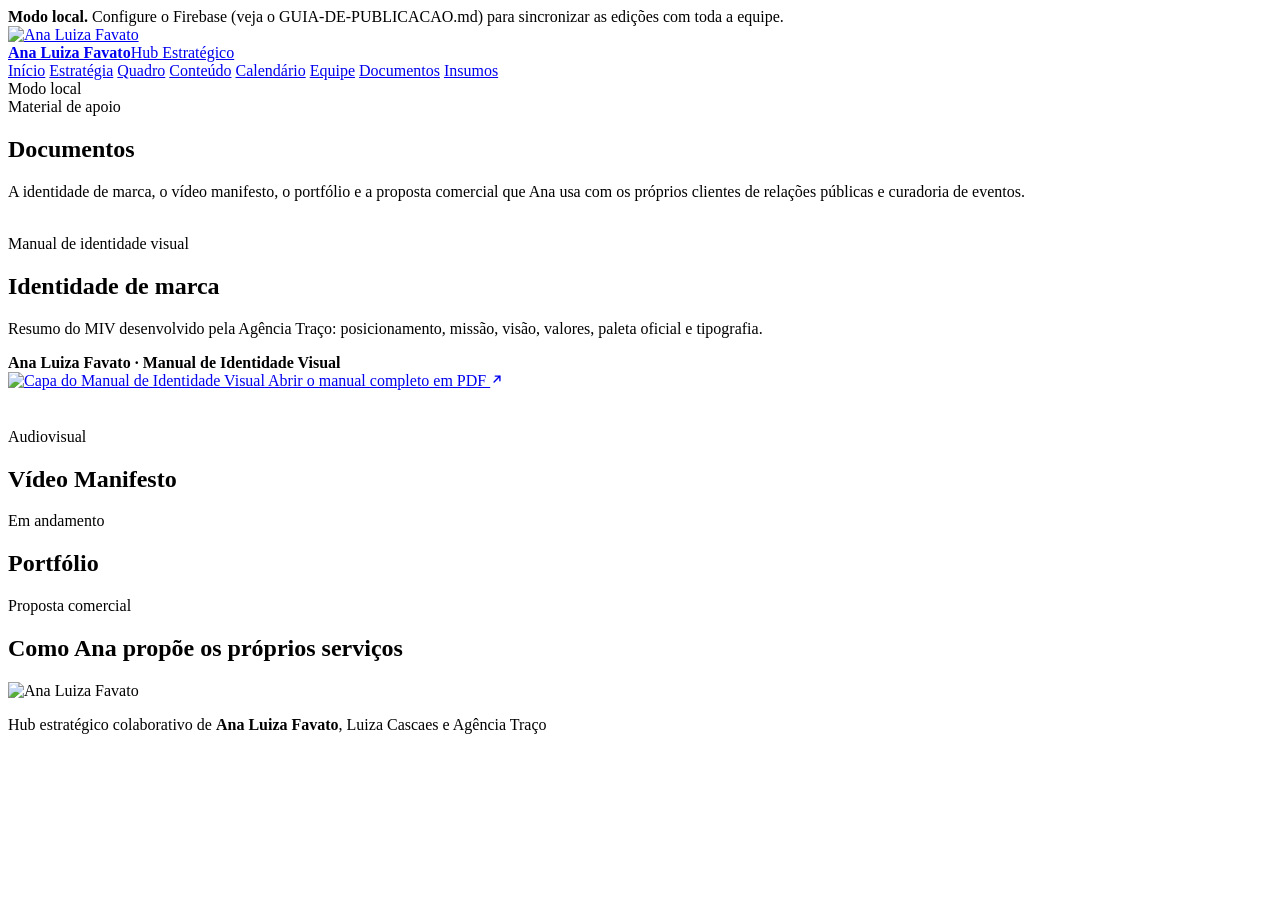
==== documentos.html @ f5d28cde "Add files via upload" ====
<!DOCTYPE html>
<html lang="pt-BR">
<head>
<meta charset="UTF-8">
<meta name="viewport" content="width=device-width, initial-scale=1.0">
<title>Documentos · Hub Ana Luiza Favato</title>
<link rel="preconnect" href="https://fonts.googleapis.com">
<link rel="preconnect" href="https://fonts.gstatic.com" crossorigin>
<link href="https://fonts.googleapis.com/css2?family=Poppins:wght@500;600;700;800&family=Montserrat:wght@400;500;600;700&display=swap" rel="stylesheet">
<link rel="stylesheet" href="assets/style.css">
</head>
<body data-page="documentos">

<div class="local-banner" id="local-banner"><strong>Modo local.</strong> Configure o Firebase (veja o GUIA-DE-PUBLICACAO.md) para sincronizar as edições com toda a equipe.</div>

<header class="topbar">
  <a class="brand" href="index.html">
    <img class="brand-mark" src="assets/monograma-bordo.png" alt="Ana Luiza Favato">
    <div class="brand-text"><b>Ana Luiza Favato</b><span>Hub Estratégico</span></div>
  </a>
  <nav class="topnav">
    <a href="index.html" data-nav="home">Início</a>
    <a href="estrategia.html" data-nav="estrategia">Estratégia</a>
    <a href="board.html" data-nav="board">Quadro</a>
    <a href="conteudo.html" data-nav="conteudo">Conteúdo</a>
    <a href="calendario.html" data-nav="calendario">Calendário</a>
    <a href="equipe.html" data-nav="equipe">Equipe</a>
    <a href="documentos.html" data-nav="documentos">Documentos</a>
    <a href="insumos.html" data-nav="insumos">Insumos</a>
  </nav>
  <div class="sync-pill local"><span class="sync-dot"></span><span class="sync-text">Modo local</span></div>
</header>

<section class="page-hero">
  <div class="page-hero-text">
    <span class="page-kicker">Material de apoio</span>
    <h1>Documentos</h1>
    <p>A identidade de marca, o vídeo manifesto, o portfólio e a proposta comercial que Ana usa com os próprios clientes de relações públicas e curadoria de eventos.</p>
  </div>
  <img class="page-hero-symbol" src="assets/simbolo-secundario.png" alt="">
</section>

<section class="section">
  <div class="section-head">
    <div class="section-head-text">
      <span class="section-kicker">Manual de identidade visual</span>
      <h2>Identidade de marca</h2>
      <p>Resumo do MIV desenvolvido pela Agência Traço: posicionamento, missão, visão, valores, paleta oficial e tipografia.</p>
    </div>
  </div>
  <div class="doc-card open" style="margin-bottom:0">
    <div class="doc-head" style="cursor:default"><b>Ana Luiza Favato · Manual de Identidade Visual</b></div>
    <div class="doc-body" style="max-height:none;padding-bottom:22px">
      <a class="manual-cover-link" href="assets/manual-identidade-visual.pdf" target="_blank" rel="noopener">
        <img src="assets/cover-miv.jpg" alt="Capa do Manual de Identidade Visual">
        <span class="manual-cover-cta">Abrir o manual completo em PDF
          <svg width="14" height="14" viewBox="0 0 24 24" fill="none" stroke="currentColor" stroke-width="2.4" stroke-linecap="round" stroke-linejoin="round"><path d="M7 17L17 7M9 7h8v8"/></svg>
        </span>
      </a>
      <p id="marca-posicionamento"></p>
      <div id="marca-root"></div>
    </div>
  </div>
</section>

<section class="section">
  <div class="section-head">
    <div class="section-head-text">
      <span class="section-kicker">Audiovisual</span>
      <h2>Vídeo Manifesto</h2>
    </div>
  </div>
  <div id="video-root"></div>
</section>

<section class="section">
  <div class="section-head">
    <div class="section-head-text">
      <span class="section-kicker">Em andamento</span>
      <h2>Portfólio</h2>
    </div>
  </div>
  <div id="portfolio-root"></div>
</section>

<section class="section">
  <div class="section-head">
    <div class="section-head-text">
      <span class="section-kicker">Proposta comercial</span>
      <h2>Como Ana propõe os próprios serviços</h2>
    </div>
  </div>
  <div id="docs-root"></div>
</section>

<footer>
  <img src="assets/wordmark-areia.png" alt="Ana Luiza Favato">
  <p>Hub estratégico colaborativo de <b>Ana Luiza Favato</b>, Luiza Cascaes e Agência Traço</p>
</footer>

<script src="assets/data.js"></script>
<script src="assets/app.js"></script>
<script>
  document.addEventListener("DOMContentLoaded", () => {
    hubSetActiveNav("documentos");
    document.getElementById("marca-posicionamento").textContent = DATA.marca.posicionamento;
    renderMarca(document.getElementById("marca-root"));
    renderDocumentos(document.getElementById("docs-root"));

    const vm = DATA.documentosExtras.videoManifesto;
    document.getElementById("video-root").innerHTML = `
      <div class="video-card">
        <video controls loop muted playsinline src="${vm.arquivo}"></video>
        <b>${vm.titulo}</b>
        <p>${vm.desc}</p>
      </div>`;

    const pf = DATA.documentosExtras.portfolio;
    document.getElementById("portfolio-root").innerHTML = `
      <div class="video-card">
        <span class="status-chip">${pf.status}</span>
        <b>${pf.titulo}</b>
        <p>${pf.desc}</p>
      </div>`;

    Hub.init();
  });
</script>
</body>
</html>
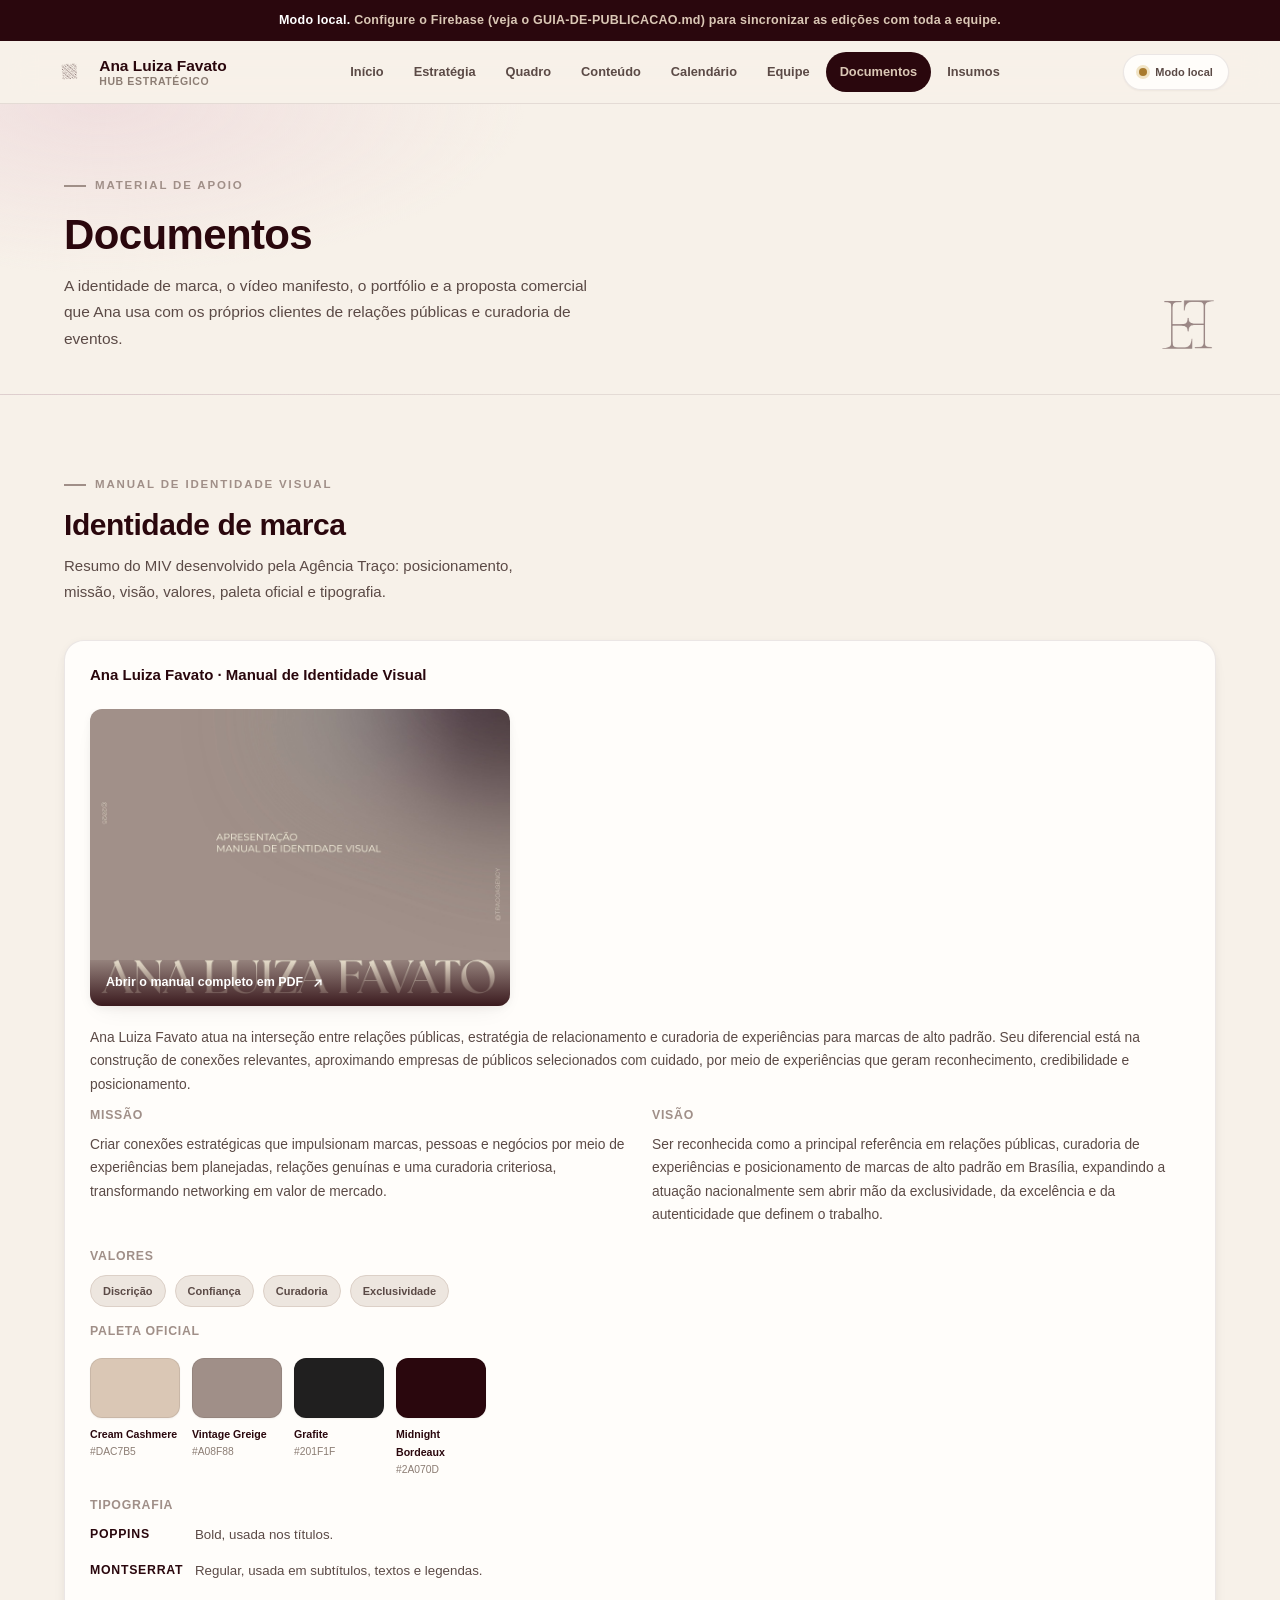
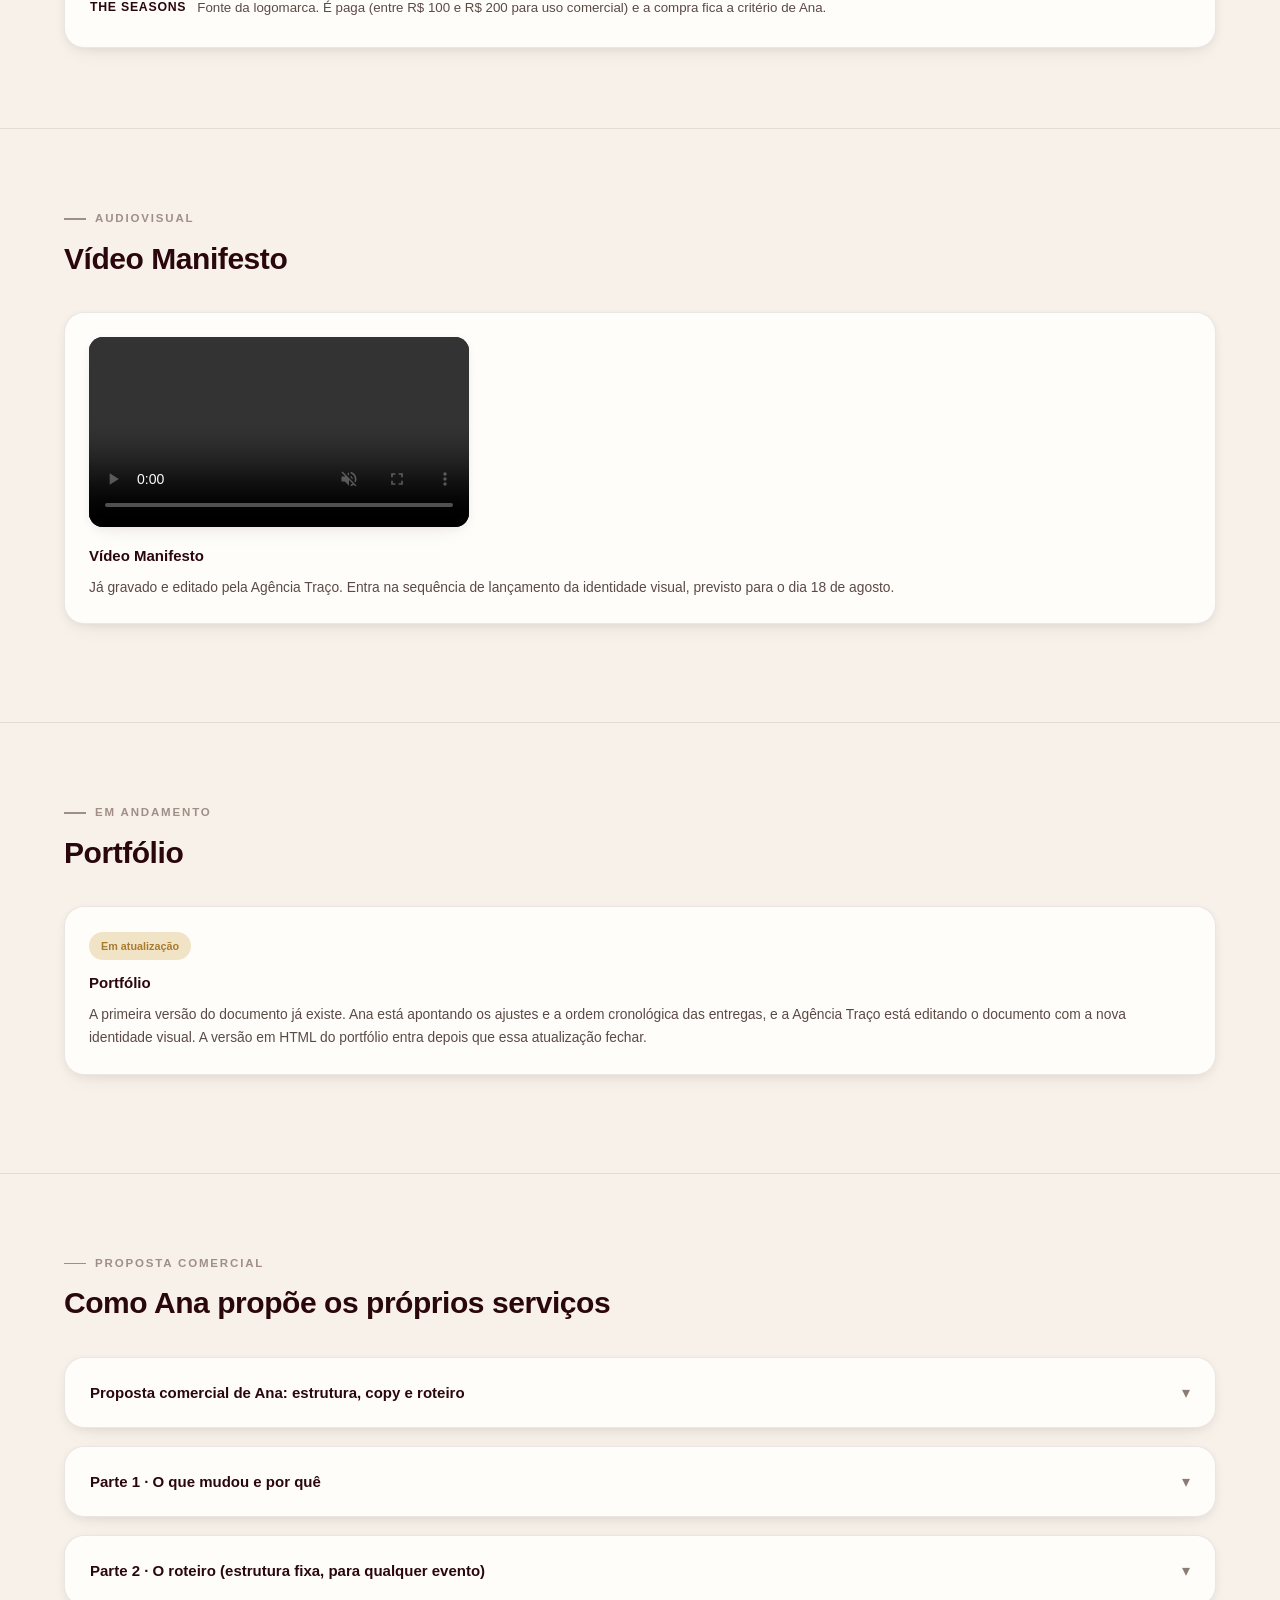
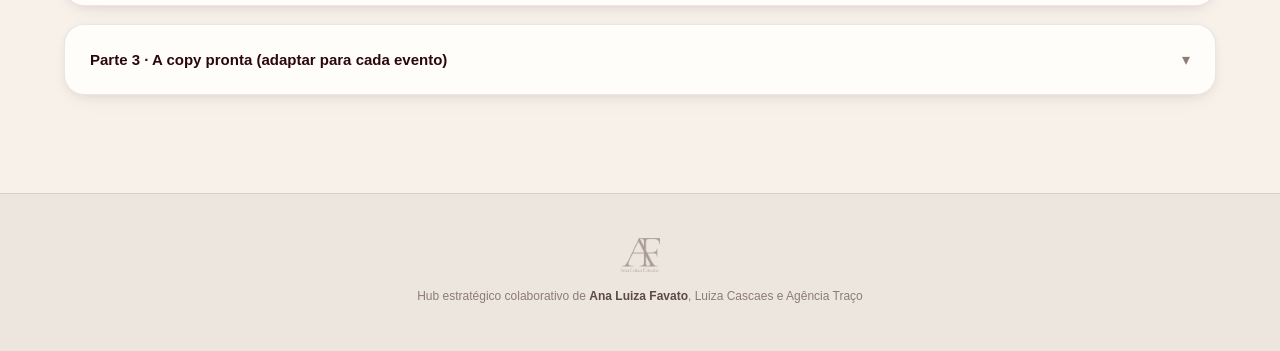
==== commit 0d0ecf53: "Add files via upload" ====
--- a/documentos.html
+++ b/documentos.html
@@ -51,7 +51,7 @@
   <div class="doc-card open" style="margin-bottom:0">
     <div class="doc-head" style="cursor:default"><b>Ana Luiza Favato · Manual de Identidade Visual</b></div>
     <div class="doc-body" style="max-height:none;padding-bottom:22px">
-      <a class="manual-cover-link" href="assets/manual-identidade-visual.pdf" target="_blank" rel="noopener">
+      <a class="manual-cover-link" href="assets/MIV%20FAVATO.pdf" target="_blank" rel="noopener">
         <img src="assets/cover-miv.jpg" alt="Capa do Manual de Identidade Visual">
         <span class="manual-cover-cta">Abrir o manual completo em PDF
           <svg width="14" height="14" viewBox="0 0 24 24" fill="none" stroke="currentColor" stroke-width="2.4" stroke-linecap="round" stroke-linejoin="round"><path d="M7 17L17 7M9 7h8v8"/></svg>
--- a/assets/style.css
+++ b/assets/style.css
@@ -0,0 +1,588 @@
+/* ============================================================
+   ANA LUIZA FAVATO: HUB ESTRATEGICO
+   Folha de estilo compartilhada por todas as paginas.
+   Cores, tipografia e simbolo secundario extraidos do Manual de
+   Identidade Visual (MIV) oficial, desenvolvido pela Agencia Traço.
+   V4: sistema visual premium — hierarquia mais forte, espaçamento
+   generoso, sombras em camadas e microinterações consistentes.
+   ============================================================ */
+
+:root{
+  --areia:#A08F88;
+  --areia-soft:#EDE6DF;
+  --areia-line:#DCD0C7;
+  --bordo:#2A070D;
+  --bordo-soft:#F0DFDF;
+  --bordo-2:#4A1620;
+  --bordo-rgb:42,7,13;
+  --grafite:#201F1F;
+  --cream-strong:#DAC7B5;
+  --cream:#F7F1E9;
+  --card:#FFFDFA;
+  --ink:#2A070D;
+  --ink-soft:#5B4A46;
+  --muted:#8C7D74;
+  --line:rgba(42,7,13,.09);
+  --line-soft:rgba(42,7,13,.06);
+  --gold:#A97B2E;
+  --gold-soft:#F1E4C6;
+  --green:#3F6B52;
+  --green-soft:#DFE9DF;
+
+  --shadow-xs:0 1px 2px rgba(42,7,13,.05);
+  --shadow-sm:0 2px 8px rgba(42,7,13,.05), 0 10px 24px -12px rgba(42,7,13,.10);
+  --shadow:0 10px 26px -10px rgba(42,7,13,.14), 0 30px 60px -24px rgba(42,7,13,.16);
+  --shadow-lg:0 20px 48px -16px rgba(42,7,13,.20), 0 46px 90px -30px rgba(42,7,13,.22);
+  --shadow-hover:0 16px 34px -12px rgba(42,7,13,.20), 0 36px 64px -24px rgba(42,7,13,.20);
+
+  --radius:20px;
+  --radius-lg:26px;
+  --radius-sm:12px;
+  --ease:cubic-bezier(.22,1,.36,1);
+}
+
+*{box-sizing:border-box;}
+html{scroll-behavior:smooth;}
+body{
+  margin:0;
+  background:var(--cream);
+  color:var(--ink);
+  font-family:"Montserrat","Segoe UI",Arial,sans-serif;
+  font-size:16px;
+  line-height:1.7;
+  -webkit-font-smoothing:antialiased;
+  -moz-osx-font-smoothing:grayscale;
+}
+h1,h2,h3,h4{font-family:"Poppins",Arial,sans-serif;margin:0;font-weight:700;letter-spacing:-.015em;line-height:1.18;}
+p{margin:0;}
+button{font:inherit;cursor:pointer;}
+a{color:inherit;text-decoration:none;}
+img{max-width:100%;display:block;}
+::selection{background:var(--gold-soft);}
+
+/* ---------- botoes reais (CTA) ---------- */
+.btn{
+  display:inline-flex;align-items:center;gap:9px;padding:14px 26px;border-radius:999px;
+  font-family:"Poppins",sans-serif;font-weight:600;font-size:14px;border:1px solid transparent;
+  transition:transform .25s var(--ease),box-shadow .25s var(--ease),background .25s var(--ease),color .25s var(--ease),border-color .25s var(--ease);
+  cursor:pointer;white-space:nowrap;
+}
+.btn-primary{background:var(--bordo);color:var(--cream-strong);box-shadow:0 10px 24px -8px rgba(42,7,13,.45);}
+.btn-primary:hover{background:#3a0e16;transform:translateY(-2px);box-shadow:0 16px 32px -8px rgba(42,7,13,.5);color:#fff;}
+.btn-ghost{background:rgba(255,255,255,.06);color:#fff;border-color:rgba(255,255,255,.35);}
+.btn-ghost:hover{background:rgba(255,255,255,.14);border-color:rgba(255,255,255,.6);transform:translateY(-2px);}
+.btn-line{background:transparent;color:var(--bordo);border-color:var(--areia-line);}
+.btn-line:hover{border-color:var(--bordo);background:var(--bordo-soft);transform:translateY(-2px);}
+.btn svg{flex-shrink:0;transition:transform .25s var(--ease);}
+.btn:hover svg{transform:translateX(3px);}
+
+/* ---------- numero badge, usado em toda parte com listas numeradas ---------- */
+.num-badge{
+  width:38px;height:38px;border-radius:11px;background:var(--bordo);color:var(--cream-strong);
+  display:grid;place-items:center;font-family:"Poppins",sans-serif;font-weight:700;font-size:14px;
+  flex-shrink:0;box-shadow:0 6px 14px -6px rgba(42,7,13,.45);
+}
+
+/* ---------- local mode banner ---------- */
+.local-banner{
+  display:none;background:var(--bordo);color:var(--cream-strong);text-align:center;
+  font-size:12.5px;font-weight:600;letter-spacing:.02em;padding:10px 16px;
+  position:sticky;top:0;z-index:60;
+}
+.local-banner.show{display:block;}
+.local-banner strong{color:#fff;}
+
+/* ---------- topbar ---------- */
+.topbar{
+  position:sticky;top:0;z-index:50;display:flex;align-items:center;justify-content:space-between;
+  gap:24px;padding:11px clamp(20px,4vw,56px);background:rgba(247,241,233,.86);
+  backdrop-filter:blur(16px) saturate(1.4);-webkit-backdrop-filter:blur(16px) saturate(1.4);
+  border-bottom:1px solid var(--line);flex-wrap:wrap;min-height:62px;
+}
+.brand{display:flex;align-items:center;gap:12px;}
+.brand-mark{width:36px;height:36px;object-fit:contain;flex-shrink:0;transform:rotate(-4deg);transition:transform .3s var(--ease);}
+.brand:hover .brand-mark{transform:rotate(0deg);}
+.brand-text{display:flex;flex-direction:column;line-height:1.25;}
+.brand-text b{font-family:"Poppins",sans-serif;font-size:15.5px;font-weight:700;}
+.brand-text span{font-size:10.5px;color:var(--muted);font-weight:600;letter-spacing:.06em;text-transform:uppercase;}
+
+.topnav{display:flex;gap:2px;flex-wrap:wrap;}
+.topnav a{
+  padding:9px 14px;border-radius:999px;font-size:12.8px;font-weight:600;
+  color:var(--ink-soft);white-space:nowrap;transition:background .2s var(--ease),color .2s var(--ease);
+}
+.topnav a:hover{background:var(--areia-soft);color:var(--ink);}
+.topnav a.active{background:var(--ink);color:var(--cream-strong);}
+
+.sync-pill{
+  display:flex;align-items:center;gap:8px;padding:8px 15px;border-radius:999px;
+  border:1px solid var(--line);background:var(--card);font-size:11px;font-weight:700;
+  color:var(--ink-soft);white-space:nowrap;box-shadow:var(--shadow-xs);
+}
+.sync-dot{width:8px;height:8px;border-radius:50%;background:var(--muted);}
+.sync-pill.online .sync-dot{background:var(--green);box-shadow:0 0 0 3px var(--green-soft);}
+.sync-pill.local .sync-dot{background:var(--gold);box-shadow:0 0 0 3px var(--gold-soft);}
+
+/* ---------- page hero (pequeno, paginas internas) ---------- */
+.page-hero{
+  padding:clamp(48px,7vw,72px) clamp(20px,5vw,64px) 42px;border-bottom:1px solid var(--line);
+  display:flex;align-items:flex-end;justify-content:space-between;gap:28px;flex-wrap:wrap;
+  position:relative;background:
+    radial-gradient(650px 260px at 8% 0%, var(--bordo-soft) 0%, transparent 65%);
+}
+.page-hero-text{max-width:64ch;}
+.page-kicker{font-size:11.5px;font-weight:700;letter-spacing:.16em;text-transform:uppercase;color:var(--areia);display:flex;align-items:center;gap:9px;margin-bottom:14px;}
+.page-kicker::before{content:"";width:22px;height:1.5px;background:var(--areia);display:inline-block;}
+.page-hero h1{font-size:clamp(28px,4vw,42px);max-width:20ch;}
+.page-hero p{margin-top:14px;color:var(--ink-soft);font-size:15.5px;max-width:62ch;}
+.page-hero-symbol{width:56px;height:56px;object-fit:contain;opacity:.45;flex-shrink:0;}
+
+/* ---------- home hero, moldura da capa oficial do MIV ---------- */
+.home-hero{
+  padding:clamp(56px,8vw,88px) clamp(20px,5vw,64px);background:var(--bordo);
+  display:grid;grid-template-columns:1.05fr 1fr;gap:52px;align-items:center;
+  position:relative;overflow:hidden;
+}
+.home-hero::before{
+  content:"";position:absolute;inset:0;pointer-events:none;
+  background:
+    radial-gradient(900px 500px at 92% -10%, rgba(218,199,181,.16) 0%, transparent 60%),
+    radial-gradient(700px 420px at -5% 110%, rgba(218,199,181,.10) 0%, transparent 60%);
+}
+@media (max-width:860px){.home-hero{grid-template-columns:1fr;}}
+.home-hero-inner{color:#fff;position:relative;z-index:1;}
+.home-hero .eyebrow{display:inline-flex;align-items:center;gap:9px;margin-bottom:18px;font-size:11.5px;font-weight:700;letter-spacing:.18em;text-transform:uppercase;color:var(--cream-strong);}
+.home-hero .eyebrow::before{content:"";width:22px;height:1.5px;background:var(--cream-strong);display:inline-block;}
+.home-hero h1{font-size:clamp(30px,4.4vw,46px);font-weight:700;color:#fff;max-width:18ch;}
+.home-hero p.lede{margin-top:20px;max-width:52ch;color:#EFE4DC;font-size:15.5px;}
+.home-hero-chips{display:flex;gap:10px;flex-wrap:wrap;margin-top:28px;}
+.home-hero-chip{padding:9px 17px;border-radius:999px;background:rgba(255,255,255,.08);border:1px solid rgba(255,255,255,.22);font-size:12px;font-weight:600;color:#F5EDE4;backdrop-filter:blur(6px);}
+.home-hero-actions{display:flex;gap:12px;flex-wrap:wrap;margin-top:32px;}
+.home-hero-frame{
+  background:linear-gradient(155deg,var(--cream-strong),#EADFCF);border-radius:24px;padding:16px;
+  box-shadow:var(--shadow-lg);position:relative;z-index:1;transform:rotate(.6deg);
+  transition:transform .4s var(--ease);
+}
+.home-hero-frame:hover{transform:rotate(0deg) translateY(-4px);}
+.home-hero-frame img{width:100%;height:auto;border-radius:14px;display:block;}
+
+/* ---------- capa em banner: a pagina do MIV inteira, sem moldura,
+   com o texto vindo limpo logo abaixo, sobre o fundo normal ---------- */
+.cover-banner{width:100%;line-height:0;background:var(--bordo);}
+.cover-banner img{width:100%;height:auto;display:block;}
+.home-intro{
+  padding:clamp(38px,6vw,60px) clamp(20px,5vw,64px) clamp(44px,6vw,60px);
+  text-align:left;max-width:760px;margin:0;
+}
+.home-intro h1{font-size:clamp(28px,4vw,42px);max-width:20ch;margin:0;}
+.home-intro p.lede{margin:16px 0 0;max-width:58ch;color:var(--ink-soft);font-size:15.5px;}
+.home-hero-actions{display:flex;gap:12px;flex-wrap:wrap;margin-top:28px;justify-content:flex-start;}
+
+/* ---------- layout helpers ---------- */
+.section{padding:clamp(52px,7vw,80px) clamp(20px,5vw,64px);border-bottom:1px solid var(--line);}
+.section:last-of-type{border-bottom:none;}
+.section-head{max-width:760px;margin-bottom:36px;display:flex;align-items:flex-start;gap:18px;justify-content:space-between;}
+.section-head-text{flex:1;}
+.section-kicker{font-size:11.5px;font-weight:700;letter-spacing:.16em;text-transform:uppercase;color:var(--areia);margin-bottom:12px;display:flex;align-items:center;gap:9px;}
+.section-kicker::before{content:"";width:22px;height:1.5px;background:var(--areia);display:inline-block;}
+.section-head h2{font-size:clamp(22px,2.8vw,30px);}
+.section-head p{margin-top:11px;color:var(--ink-soft);font-size:15px;max-width:60ch;}
+.section-symbol{width:32px;height:32px;object-fit:contain;opacity:.35;flex-shrink:0;margin-top:4px;}
+
+/* ---------- callout ---------- */
+.callout{
+  background:var(--card);border:1px solid var(--line);border-left:3px solid var(--bordo);
+  border-radius:14px;padding:20px 24px;font-size:15px;color:var(--ink);box-shadow:var(--shadow-sm);
+}
+
+/* ---------- stat row (progresso, inicio) ---------- */
+.stat-row{display:grid;grid-template-columns:repeat(auto-fit,minmax(180px,1fr));gap:18px;}
+.stat-card{
+  background:var(--card);border:1px solid var(--line);border-radius:var(--radius-sm);padding:24px 26px;
+  text-align:left;box-shadow:var(--shadow-sm);transition:transform .25s var(--ease),box-shadow .25s var(--ease);
+}
+.stat-card:hover{transform:translateY(-4px);box-shadow:var(--shadow-hover);}
+.stat-card .num{font-family:"Poppins",sans-serif;font-size:34px;font-weight:700;color:var(--bordo);letter-spacing:-.02em;}
+.stat-card .lbl{font-size:11.5px;color:var(--muted);font-weight:600;margin-top:6px;text-transform:uppercase;letter-spacing:.05em;}
+
+/* ---------- grid card base: todos os cards de grade compartilham esta base,
+   para ficarem visualmente equivalentes (mesma altura de linha, mesmo respiro,
+   mesmo alinhamento de rodape via margin-top:auto no ultimo elemento) ---------- */
+.grid-cards{display:grid;grid-template-columns:repeat(var(--cols,auto-fit),minmax(250px,1fr));gap:20px;}
+.gcard{
+  background:var(--card);border:1px solid var(--line);border-radius:var(--radius);padding:26px;
+  box-shadow:var(--shadow-sm);display:flex;flex-direction:column;gap:12px;height:100%;
+  transition:transform .28s var(--ease),box-shadow .28s var(--ease),border-color .28s var(--ease);
+}
+.gcard:hover{transform:translateY(-5px);box-shadow:var(--shadow-hover);border-color:rgba(42,7,13,.16);}
+.gcard:nth-of-type(4n+2) .num-badge{background:var(--gold);}
+.gcard:nth-of-type(4n+3) .num-badge{background:var(--green);}
+.gcard:nth-of-type(4n+4) .num-badge{background:var(--areia);}
+.gcard-head{display:flex;align-items:center;gap:12px;}
+.gcard h3{font-size:16.5px;}
+.gcard .sub{font-style:italic;color:var(--muted);font-size:12.8px;}
+.gcard p{font-size:14px;color:var(--ink-soft);}
+.gcard-foot{margin-top:auto;padding-top:8px;}
+
+/* pilares usam grid-cards + gcard */
+.tag-row{display:flex;flex-wrap:wrap;gap:7px;}
+.tag{font-size:11px;font-weight:600;padding:6px 12px;border-radius:999px;background:var(--areia-soft);color:var(--ink-soft);border:1px solid var(--areia-line);}
+
+/* exemplos dentro de um pilar (bastidores qualificados) */
+.pilar-exemplos{display:grid;gap:11px;margin-top:6px;padding-top:14px;border-top:1px dashed var(--line);}
+.pilar-exemplo{padding:13px 15px;background:var(--areia-soft);border-radius:12px;transition:background .2s var(--ease);}
+.pilar-exemplo:hover{background:var(--bordo-soft);}
+.pilar-exemplo b{font-size:12.8px;display:block;margin-bottom:4px;}
+.pilar-exemplo p{font-size:12.3px;color:var(--ink-soft);}
+
+/* ---------- quick nav cards (inicio) ---------- */
+.nav-card{
+  background:var(--card);border:1px solid var(--line);border-radius:var(--radius);padding:26px;
+  display:flex;flex-direction:column;gap:10px;box-shadow:var(--shadow-sm);
+  transition:transform .3s var(--ease),box-shadow .3s var(--ease),border-color .3s var(--ease);
+  height:100%;position:relative;overflow:hidden;
+}
+.nav-card::after{
+  content:"";position:absolute;inset:0;border-radius:inherit;padding:1px;pointer-events:none;
+  background:linear-gradient(135deg,rgba(42,7,13,0),rgba(42,7,13,0));opacity:0;transition:opacity .3s var(--ease);
+}
+.nav-card:hover{transform:translateY(-6px);box-shadow:var(--shadow-hover);border-color:rgba(42,7,13,.18);}
+.nav-card .num-badge{background:var(--bordo-soft);color:var(--bordo);box-shadow:none;transition:background .3s var(--ease),color .3s var(--ease);}
+.nav-card:nth-of-type(4n+2) .num-badge{background:var(--gold-soft);color:var(--gold);}
+.nav-card:nth-of-type(4n+3) .num-badge{background:var(--green-soft);color:var(--green);}
+.nav-card:nth-of-type(4n+4) .num-badge{background:var(--areia-soft);color:var(--ink-soft);}
+.nav-card:hover .num-badge{background:var(--bordo);color:var(--cream-strong);}
+.nav-card b{font-size:15.5px;font-family:"Poppins",sans-serif;}
+.nav-card span{font-size:13px;color:var(--ink-soft);}
+.nav-card .arrow{margin-top:auto;padding-top:8px;font-size:12px;font-weight:700;color:var(--bordo);display:inline-flex;align-items:center;gap:5px;transition:gap .25s var(--ease);}
+.nav-card:hover .arrow{gap:9px;}
+
+/* ---------- fases timeline ---------- */
+.fases{display:flex;flex-direction:column;gap:16px;}
+.fase-card{background:var(--card);border:1px solid var(--line);border-radius:var(--radius);box-shadow:var(--shadow-sm);overflow:hidden;transition:box-shadow .25s var(--ease);}
+.fase-card:hover{box-shadow:var(--shadow);}
+.fase-head{display:flex;align-items:center;gap:18px;padding:22px 26px;cursor:pointer;user-select:none;}
+.fase-badge{width:40px;height:40px;border-radius:50%;background:var(--bordo);color:var(--cream-strong);display:grid;place-items:center;font-family:"Poppins",sans-serif;font-weight:700;flex-shrink:0;}
+.fase-title{flex:1;}
+.fase-title b{font-size:16px;display:block;}
+.fase-title span{font-size:12.5px;color:var(--muted);}
+.fase-chevron{color:var(--muted);transition:transform .25s var(--ease);flex-shrink:0;}
+.fase-card.open .fase-chevron{transform:rotate(180deg);}
+.fase-body{max-height:0;overflow:hidden;transition:max-height .32s var(--ease);padding:0 26px;}
+.fase-card.open .fase-body{padding-bottom:24px;}
+.fase-points{display:grid;gap:13px;margin-top:8px;}
+.fase-point{padding:15px 17px;background:var(--areia-soft);border-radius:12px;}
+.fase-point b{font-size:13.5px;display:block;margin-bottom:4px;}
+.fase-point p{font-size:13px;color:var(--ink-soft);}
+
+/* ---------- tabs / cronograma ---------- */
+.tabs{display:flex;gap:9px;margin-bottom:22px;flex-wrap:wrap;}
+.tab-btn{padding:10px 19px;border-radius:999px;border:1px solid var(--line);background:var(--card);font-weight:600;font-size:13px;color:var(--ink-soft);display:flex;align-items:center;gap:8px;transition:all .25s var(--ease);}
+.tab-btn:hover{border-color:var(--bordo);color:var(--bordo);}
+.tab-btn.active{background:var(--ink);color:var(--cream-strong);border-color:var(--ink);}
+.tab-status{font-size:9.5px;font-weight:700;padding:3px 8px;border-radius:999px;background:var(--green-soft);color:var(--green);}
+.tab-btn.active .tab-status{background:rgba(255,255,255,.18);color:#fff;}
+.tab-status.current{background:var(--gold-soft);color:var(--gold);}
+.tab-btn.active .tab-status.current{background:rgba(255,255,255,.24);}
+.tab-panel{display:none;}
+.tab-panel.active{display:block;animation:fadein .3s var(--ease);}
+@keyframes fadein{from{opacity:0;transform:translateY(4px);}to{opacity:1;transform:none;}}
+.month-head{margin-bottom:16px;}
+.month-head b{font-size:17px;font-family:"Poppins",sans-serif;}
+.month-head span{display:block;font-size:12.5px;color:var(--muted);margin-top:3px;}
+.checklist{display:grid;gap:10px;}
+.check-item{display:flex;align-items:flex-start;gap:12px;padding:15px 17px;background:var(--card);border:1px solid var(--line);border-radius:var(--radius-sm);font-size:14px;transition:border-color .2s var(--ease),box-shadow .2s var(--ease);}
+.check-item:hover{border-color:rgba(42,7,13,.18);box-shadow:var(--shadow-xs);}
+.check-item input{margin-top:2px;width:18px;height:18px;accent-color:var(--bordo);flex-shrink:0;cursor:pointer;}
+.check-item.checked{opacity:.5;}
+.check-item.checked label{text-decoration:line-through;}
+.check-item label{cursor:pointer;flex:1;}
+.progress-wrap{margin-top:20px;}
+.progress-track{height:9px;border-radius:999px;background:var(--areia-soft);overflow:hidden;}
+.progress-track>span{display:block;height:100%;background:linear-gradient(90deg,var(--bordo-2),var(--bordo));border-radius:inherit;transition:width .4s var(--ease);}
+.progress-label{font-size:11.5px;color:var(--muted);font-weight:600;margin-top:8px;}
+
+/* ---------- conquistas e proximos passos (inicio) ---------- */
+.list-cards{display:grid;grid-template-columns:repeat(auto-fit,minmax(270px,1fr));gap:16px;}
+.list-card{background:var(--card);border:1px solid var(--line);border-radius:var(--radius);padding:22px 24px;display:flex;gap:15px;box-shadow:var(--shadow-sm);transition:transform .25s var(--ease),box-shadow .25s var(--ease);}
+.list-card:hover{transform:translateY(-4px);box-shadow:var(--shadow-hover);}
+.list-card .num-badge{margin-top:1px;background:var(--bordo-soft);color:var(--bordo);box-shadow:none;}
+.list-card .txt b{font-size:14.5px;display:block;margin-bottom:5px;}
+.list-card .txt p{font-size:13px;color:var(--ink-soft);}
+.list-card.done{border-color:rgba(63,107,82,.28);}
+.list-card.done .num-badge{background:var(--green);color:#fff;}
+
+/* painel unico expansivel (usado para "o que ja foi feito", reaproveita
+   a mecanica de accordion do .doc-card, so muda o conteudo interno) */
+.doc-card.open .fase-chevron{transform:rotate(180deg);}
+.done-list{display:flex;flex-direction:column;}
+.done-row{display:flex;gap:16px;padding:16px 0;border-top:1px solid var(--line-soft);align-items:flex-start;}
+.done-row:first-child{border-top:none;padding-top:6px;}
+.done-check{
+  width:26px;height:26px;border-radius:50%;background:var(--green);color:#fff;flex-shrink:0;
+  display:grid;place-items:center;font-size:12px;font-weight:700;margin-top:1px;
+}
+.done-row b{font-size:14px;display:block;margin-bottom:3px;}
+.done-row p{font-size:13px;color:var(--ink-soft);}
+
+/* lista de proximos passos: uma unica coluna, numerada, sem virar
+   uma grade de caixas (nem tudo precisa ser pilar) */
+.step-list{background:var(--card);border:1px solid var(--line);border-radius:var(--radius);box-shadow:var(--shadow-sm);overflow:hidden;}
+.step-row{display:flex;gap:18px;padding:22px clamp(20px,3vw,30px);border-top:1px solid var(--line-soft);align-items:flex-start;transition:background .2s var(--ease);}
+.step-row:first-child{border-top:none;}
+.step-row:hover{background:var(--areia-soft);}
+.step-num{
+  width:32px;height:32px;border-radius:50%;border:1.5px solid var(--bordo);color:var(--bordo);
+  display:grid;place-items:center;font-family:"Poppins",sans-serif;font-weight:700;font-size:12.5px;
+  flex-shrink:0;margin-top:1px;
+}
+.step-row:nth-of-type(4n+2) .step-num{border-color:var(--gold);color:var(--gold);}
+.step-row:nth-of-type(4n+3) .step-num{border-color:var(--green);color:var(--green);}
+.step-row:nth-of-type(4n+4) .step-num{border-color:var(--areia);color:var(--areia);}
+.step-text b{font-size:14.5px;display:block;margin-bottom:4px;}
+.step-text p{font-size:13.3px;color:var(--ink-soft);}
+
+/* ---------- processo / SOP ---------- */
+.processo-meta{display:grid;grid-template-columns:repeat(auto-fit,minmax(210px,1fr));gap:16px;margin-bottom:26px;}
+.processo-meta-item{background:var(--card);border:1px solid var(--line);border-radius:var(--radius-sm);padding:17px 19px;box-shadow:var(--shadow-xs);}
+.processo-meta-item .lbl{font-size:10.8px;font-weight:700;text-transform:uppercase;letter-spacing:.06em;color:var(--muted);margin-bottom:6px;}
+.processo-meta-item .val{font-size:13.5px;color:var(--ink);}
+.processo-steps{display:flex;flex-direction:column;gap:0;position:relative;}
+.processo-step{display:flex;gap:18px;padding-bottom:26px;position:relative;}
+.processo-step:last-child{padding-bottom:0;}
+.processo-step:not(:last-child)::before{content:"";position:absolute;left:19px;top:40px;bottom:0;width:1px;background:linear-gradient(var(--areia-line),transparent);}
+.processo-step .num-badge{position:relative;z-index:1;}
+.processo-step-body{padding-top:2px;}
+.processo-step-body b{font-size:14.5px;display:block;margin-bottom:4px;}
+.processo-step-body p{font-size:13.3px;color:var(--ink-soft);}
+.processo-criterio{margin-top:28px;background:var(--areia-soft);border-radius:var(--radius-sm);padding:22px 24px;}
+.processo-criterio b{font-size:12.8px;text-transform:uppercase;letter-spacing:.06em;color:var(--ink-soft);display:block;margin-bottom:12px;}
+.processo-criterio ul{margin:0;padding:0;list-style:none;display:grid;gap:10px;}
+.processo-criterio li{font-size:13.5px;color:var(--ink);padding-left:24px;position:relative;}
+.processo-criterio li::before{content:"✓";position:absolute;left:0;color:var(--green);font-weight:700;}
+
+/* ---------- case em destaque ---------- */
+.case-card{background:linear-gradient(155deg,var(--bordo),var(--bordo-2));color:#fff;border-radius:var(--radius-lg);padding:clamp(32px,5vw,48px) clamp(24px,4vw,48px);box-shadow:var(--shadow-lg);position:relative;overflow:hidden;}
+.case-card::before{content:"";position:absolute;inset:0;background:radial-gradient(600px 320px at 100% 0%, rgba(255,255,255,.06) 0%, transparent 60%);pointer-events:none;}
+.case-kicker{font-size:11.5px;font-weight:700;letter-spacing:.16em;text-transform:uppercase;color:var(--cream-strong);position:relative;}
+.case-card h3{color:#fff;font-size:22px;margin-top:10px;max-width:32ch;position:relative;}
+.case-grid{display:grid;grid-template-columns:repeat(auto-fit,minmax(240px,1fr));gap:18px;margin-top:26px;position:relative;}
+.case-item{background:rgba(255,255,255,.07);border:1px solid rgba(255,255,255,.14);border-radius:var(--radius-sm);padding:18px 20px;transition:background .25s var(--ease),transform .25s var(--ease);}
+.case-item:hover{background:rgba(255,255,255,.12);transform:translateY(-3px);}
+.case-item b{font-size:13.5px;display:block;margin-bottom:7px;color:var(--cream-strong);}
+.case-item p{font-size:13px;color:#F2E9E1;}
+
+/* ---------- kanban ---------- */
+.board-toolbar{display:flex;justify-content:space-between;align-items:center;margin-bottom:22px;flex-wrap:wrap;gap:12px;}
+.board-legend{display:flex;gap:10px;flex-wrap:wrap;}
+.legend-chip{display:flex;align-items:center;gap:7px;font-size:11.5px;font-weight:600;color:var(--ink-soft);}
+.legend-dot{width:9px;height:9px;border-radius:50%;}
+.board{display:grid;grid-template-columns:repeat(3,1fr);gap:18px;}
+@media (max-width:860px){.board{grid-template-columns:1fr;}}
+.board-col{background:var(--areia-soft);border:1px solid var(--line);border-radius:var(--radius);padding:16px;min-height:120px;}
+.board-col-head{display:flex;align-items:center;justify-content:space-between;margin-bottom:14px;padding:0 4px;}
+.board-col-head b{font-size:13.5px;}
+.col-count{font-size:10.8px;background:var(--card);border:1px solid var(--line);border-radius:999px;padding:3px 10px;font-weight:700;color:var(--muted);}
+.card-list{display:flex;flex-direction:column;gap:11px;min-height:40px;}
+.kcard{background:var(--card);border:1px solid var(--line);border-radius:var(--radius-sm);padding:15px 16px;box-shadow:var(--shadow-sm);cursor:grab;display:flex;flex-direction:column;gap:8px;transition:transform .2s var(--ease),box-shadow .2s var(--ease);}
+.kcard:hover{transform:translateY(-2px);box-shadow:var(--shadow);}
+.kcard.dragging{opacity:.4;}
+.kcard-title{font-size:13.5px;font-weight:600;line-height:1.4;}
+.kcard-obs{font-size:12px;color:var(--ink-soft);}
+.kcard-meta{display:flex;align-items:center;justify-content:space-between;gap:8px;flex-wrap:wrap;}
+.kcard-tag{font-size:10.2px;font-weight:700;padding:4px 10px;border-radius:999px;}
+.kcard-owner{font-size:10.8px;color:var(--muted);font-weight:600;}
+.kcard-date{font-size:10.8px;color:var(--bordo);font-weight:600;}
+.kcard-actions{display:flex;gap:6px;margin-top:2px;}
+.kcard-actions button{border:none;background:none;font-size:11.5px;color:var(--muted);font-weight:600;padding:2px 4px;}
+.kcard-actions button:hover{color:var(--bordo);}
+.add-card-btn{width:100%;margin-top:12px;padding:11px;border-radius:var(--radius-sm);border:1.5px dashed var(--areia-line);background:transparent;color:var(--ink-soft);font-weight:600;font-size:12.5px;transition:all .2s var(--ease);}
+.add-card-btn:hover{border-color:var(--bordo);color:var(--bordo);background:var(--card);}
+.col-drop-hint{outline:2px dashed var(--bordo);outline-offset:4px;border-radius:var(--radius-sm);}
+
+.new-card-form{background:var(--card);border:1px solid var(--line);border-radius:var(--radius-sm);padding:14px;display:grid;gap:9px;box-shadow:var(--shadow-sm);}
+.new-card-form input[type=text],.new-card-form input[type=url]{border:1px solid var(--line);border-radius:9px;padding:9px 11px;font:inherit;font-size:13px;width:100%;}
+.new-card-form textarea{border:1px solid var(--line);border-radius:9px;padding:9px 11px;font:inherit;font-size:12.6px;width:100%;min-height:46px;resize:vertical;}
+.new-card-form select,.new-card-form input[type=date]{border:1px solid var(--line);border-radius:9px;padding:8px 9px;font:inherit;font-size:12.4px;}
+.new-card-form .row{display:flex;gap:9px;flex-wrap:wrap;}
+.new-card-form .row>*{flex:1;min-width:100px;}
+.new-card-form .row-actions{display:flex;gap:9px;justify-content:flex-end;margin-top:3px;}
+.btn-mini{padding:8px 15px;border-radius:9px;font-size:12px;font-weight:600;border:1px solid var(--line);background:var(--cream);transition:all .2s var(--ease);}
+.btn-mini:hover{border-color:var(--bordo);}
+.btn-mini.primary{background:var(--bordo);color:var(--cream-strong);border-color:var(--bordo);}
+.btn-mini.primary:hover{background:#3a0e16;}
+
+/* ---------- escopo ---------- */
+.escopo-grid{display:grid;grid-template-columns:repeat(var(--cols,auto-fit),minmax(250px,1fr));gap:16px;}
+.escopo-item{background:var(--card);border:1px solid var(--line);border-radius:var(--radius-sm);padding:19px 21px;height:100%;box-shadow:var(--shadow-xs);transition:box-shadow .2s var(--ease),transform .2s var(--ease);}
+.escopo-item:hover{box-shadow:var(--shadow-sm);transform:translateY(-2px);}
+.escopo-item b{font-size:13.8px;display:block;margin-bottom:5px;}
+.escopo-item span{font-size:13px;color:var(--ink-soft);}
+.metodo-row{display:grid;grid-template-columns:repeat(auto-fit,minmax(210px,1fr));gap:16px;margin-top:24px;}
+.metodo-item{padding:19px;border:1px solid var(--line);border-radius:var(--radius-sm);background:var(--card);height:100%;transition:box-shadow .2s var(--ease),transform .2s var(--ease);}
+.metodo-item:hover{box-shadow:var(--shadow-sm);transform:translateY(-2px);}
+.metodo-item .n{font-family:"Poppins",sans-serif;font-size:21px;color:var(--bordo);font-weight:800;}
+.metodo-item b{display:block;font-size:13.5px;margin:8px 0 5px;}
+.metodo-item p{font-size:12.8px;color:var(--ink-soft);}
+
+/* ---------- equipe ---------- */
+.equipe-grid{display:grid;grid-template-columns:repeat(auto-fit,minmax(270px,1fr));gap:18px;}
+.equipe-card{
+  background:var(--card);border:1px solid var(--line);border-radius:var(--radius);padding:28px;
+  box-shadow:var(--shadow-sm);cursor:pointer;transition:transform .3s var(--ease),box-shadow .3s var(--ease);
+  display:flex;flex-direction:column;gap:12px;height:100%;
+}
+.equipe-card:hover{transform:translateY(-6px);box-shadow:var(--shadow-hover);}
+.equipe-avatar{width:50px;height:50px;border-radius:50%;background:var(--bordo);color:var(--cream-strong);display:grid;place-items:center;font-family:"Poppins",sans-serif;font-weight:700;font-size:16px;}
+.equipe-card b.nome{font-size:16.5px;font-family:"Poppins",sans-serif;}
+.equipe-card .papel{font-size:11.8px;color:var(--areia);font-weight:700;text-transform:uppercase;letter-spacing:.04em;}
+.equipe-card .resumo{font-size:13.8px;color:var(--ink-soft);}
+.equipe-card .clique{font-size:12px;color:var(--bordo);font-weight:600;margin-top:auto;padding-top:8px;}
+.equipe-detail{display:none;margin-top:30px;}
+.equipe-detail.open{display:block;animation:fadein .3s var(--ease);}
+.equipe-detail-inner{background:var(--card);border:1px solid var(--line);border-radius:var(--radius);padding:30px;box-shadow:var(--shadow);}
+.equipe-detail-head{display:flex;align-items:center;gap:16px;margin-bottom:18px;}
+.func-list{display:grid;gap:10px;margin:16px 0 22px;}
+.func-item{display:flex;gap:11px;align-items:flex-start;padding:13px 16px;background:var(--areia-soft);border-radius:var(--radius-sm);font-size:14px;}
+.func-item .dot{width:6px;height:6px;border-radius:50%;background:var(--bordo);margin-top:8px;flex-shrink:0;}
+.entregas-sub{font-size:12.3px;font-weight:700;text-transform:uppercase;letter-spacing:.06em;color:var(--muted);margin:20px 0 11px;}
+.close-detail{font-size:12.5px;color:var(--muted);font-weight:600;}
+.close-detail:hover{color:var(--bordo);}
+
+/* ---------- calendario ---------- */
+.cal-month-head{display:flex;align-items:center;justify-content:space-between;margin-bottom:16px;}
+.cal-month-head b{font-family:"Poppins",sans-serif;font-size:17.5px;}
+.cal-month-head .cal-count{font-size:11.5px;color:var(--muted);font-weight:600;}
+.cal-grid{display:grid;grid-template-columns:repeat(7,1fr);gap:9px;}
+.cal-dow{font-size:10.8px;font-weight:700;color:var(--muted);text-align:center;padding-bottom:6px;text-transform:uppercase;letter-spacing:.03em;}
+.cal-cell{
+  background:var(--card);border:1px solid var(--line);border-radius:var(--radius-sm);padding:10px;min-height:96px;
+  display:flex;flex-direction:column;gap:5px;font-size:11.5px;position:relative;transition:border-color .2s var(--ease),box-shadow .2s var(--ease);
+}
+.cal-cell:not(.empty):hover{box-shadow:var(--shadow-xs);border-color:rgba(42,7,13,.16);}
+.cal-cell.empty{background:transparent;border:none;}
+.cal-cell.today{border-color:var(--bordo);box-shadow:0 0 0 1.5px var(--bordo);}
+.cal-cell.has-content{background:var(--areia-soft);}
+.cal-cell .daynum{font-weight:700;font-size:12.5px;color:var(--bordo);display:flex;align-items:center;gap:6px;}
+.cal-cell.today .daynum::after{content:"hoje";font-size:8.5px;font-weight:700;text-transform:uppercase;letter-spacing:.03em;background:var(--bordo);color:#fff;padding:2px 6px;border-radius:999px;}
+.cal-cell textarea{
+  flex:1;border:none;background:transparent;resize:none;font:inherit;font-size:11.2px;color:var(--ink-soft);
+  padding:0;width:100%;line-height:1.4;
+}
+.cal-cell textarea:focus{outline:none;background:#fff;border-radius:7px;padding:4px;}
+@media (max-width:720px){
+  .cal-grid{grid-template-columns:repeat(7,minmax(72px,1fr));overflow-x:auto;}
+}
+
+/* ---------- conteudo pauta ---------- */
+.content-filters{display:flex;gap:9px;flex-wrap:wrap;margin-bottom:24px;}
+.filter-btn{padding:9px 17px;border-radius:999px;border:1px solid var(--line);background:var(--card);font-size:12.5px;font-weight:600;color:var(--ink-soft);transition:all .2s var(--ease);}
+.filter-btn:hover{border-color:var(--bordo);color:var(--bordo);}
+.filter-btn.active{background:var(--bordo);color:var(--cream-strong);border-color:var(--bordo);}
+.content-grid{display:grid;grid-template-columns:repeat(auto-fill,minmax(290px,1fr));gap:18px;}
+.content-card{background:var(--card);border:1px solid var(--line);border-radius:var(--radius);padding:23px;box-shadow:var(--shadow-sm);display:flex;flex-direction:column;gap:11px;height:100%;transition:transform .25s var(--ease),box-shadow .25s var(--ease);}
+.content-card:hover{transform:translateY(-4px);box-shadow:var(--shadow-hover);}
+.content-card b.titulo{font-size:14.8px;font-family:"Poppins",sans-serif;}
+.content-card .tema{font-size:13px;color:var(--ink-soft);}
+.content-meta-row{display:flex;flex-wrap:wrap;gap:7px;margin-top:2px;}
+.objetivo-tag{font-size:10.3px;font-weight:700;padding:5px 10px;border-radius:999px;}
+.objetivo-tag.atrair{color:var(--gold);background:var(--gold-soft);}
+.objetivo-tag.nutrir{color:var(--areia);background:var(--areia-soft);}
+.objetivo-tag.converter{color:var(--green);background:var(--green-soft);}
+.content-card .field{font-size:12.3px;color:var(--ink-soft);}
+.content-card .field b{color:var(--ink);font-weight:600;}
+.content-card-foot{margin-top:auto;display:flex;flex-direction:column;gap:9px;padding-top:6px;}
+.content-card select.status-sel{
+  padding:9px 11px;border-radius:9px;border:1px solid var(--line);background:var(--cream);
+  font-size:12px;font-weight:600;color:var(--ink-soft);width:100%;transition:border-color .2s var(--ease);
+}
+.content-card select.status-sel:hover{border-color:var(--bordo);}
+.link-field{display:flex;gap:7px;align-items:center;}
+.link-field input[type=url]{
+  flex:1;border:1px solid var(--line);border-radius:9px;padding:8px 11px;font:inherit;font-size:11.8px;
+  background:#fff;color:var(--ink-soft);transition:border-color .2s var(--ease);
+}
+.link-field input[type=url]:focus{outline:none;border-color:var(--bordo);}
+.link-field a.link-open{font-size:11.5px;font-weight:700;color:var(--bordo);white-space:nowrap;}
+
+/* ---------- perguntas ---------- */
+.qa-list{display:grid;gap:18px;}
+.qa-item{background:var(--card);border:1px solid var(--line);border-radius:var(--radius);padding:22px 24px;box-shadow:var(--shadow-sm);transition:box-shadow .25s var(--ease);}
+.qa-item:hover{box-shadow:var(--shadow);}
+.qa-item b{font-size:14.3px;display:block;margin-bottom:12px;}
+.qa-item textarea{width:100%;min-height:66px;border:1px solid var(--line);border-radius:var(--radius-sm);padding:13px 15px;font:inherit;font-size:13.8px;color:var(--ink);background:var(--cream);resize:vertical;transition:border-color .2s var(--ease);}
+.qa-item textarea:focus{outline:none;border-color:var(--bordo);background:#fff;}
+.qa-save{font-size:11.5px;color:var(--green);font-weight:600;margin-top:8px;height:14px;opacity:0;transition:opacity .2s;}
+.qa-save.show{opacity:1;}
+
+/* ---------- documentos ---------- */
+.doc-card{background:var(--card);border:1px solid var(--line);border-radius:var(--radius);box-shadow:var(--shadow-sm);margin-bottom:18px;overflow:hidden;transition:box-shadow .25s var(--ease);}
+.doc-card:hover{box-shadow:var(--shadow);}
+.doc-head{display:flex;align-items:center;gap:16px;padding:21px 25px;cursor:pointer;}
+.doc-head b{font-size:15px;flex:1;}
+.doc-head span.tag{margin:0;}
+.doc-body{max-height:0;overflow:hidden;transition:max-height .32s var(--ease);padding:0 25px;}
+.doc-card.open .doc-body{padding-bottom:25px;max-height:5000px;}
+.doc-body h4{font-size:14px;margin:18px 0 9px;color:var(--bordo);}
+.doc-body p{font-size:13.8px;color:var(--ink-soft);margin-bottom:9px;}
+.doc-block{background:var(--areia-soft);border-radius:var(--radius-sm);padding:16px 18px;margin-bottom:11px;}
+.doc-block b{font-size:13.3px;display:block;margin-bottom:5px;}
+.doc-block p{font-size:13px;color:var(--ink-soft);margin:0;}
+
+/* capa do manual, clicavel, abre o PDF completo */
+.manual-cover-link{
+  display:block;position:relative;border-radius:var(--radius-sm);overflow:hidden;margin-bottom:20px;
+  box-shadow:var(--shadow-sm);transition:transform .3s var(--ease),box-shadow .3s var(--ease);max-width:420px;
+}
+.manual-cover-link:hover{transform:translateY(-3px);box-shadow:var(--shadow-hover);}
+.manual-cover-link img{width:100%;display:block;}
+.manual-cover-cta{
+  position:absolute;left:0;right:0;bottom:0;padding:12px 16px;display:flex;align-items:center;gap:8px;
+  background:linear-gradient(0deg,rgba(42,7,13,.86),rgba(42,7,13,.1));color:#fff;font-size:12.5px;font-weight:600;
+}
+
+/* identidade de marca (MIV) dentro de documentos */
+.marca-grid{display:grid;grid-template-columns:1fr 1fr;gap:24px;margin-bottom:10px;}
+@media (max-width:640px){.marca-grid{grid-template-columns:1fr;}}
+.marca-block b{font-size:12.3px;text-transform:uppercase;letter-spacing:.06em;color:var(--areia);display:block;margin-bottom:7px;}
+.marca-block p{font-size:13.8px;color:var(--ink-soft);}
+.valores-row{display:flex;flex-wrap:wrap;gap:9px;margin-top:8px;}
+.paleta-row{display:flex;gap:12px;flex-wrap:wrap;margin:16px 0;}
+.paleta-swatch{width:90px;}
+.paleta-swatch .chip{width:90px;height:60px;border-radius:12px;border:1px solid rgba(0,0,0,.08);box-shadow:var(--shadow-xs);transition:transform .2s var(--ease);}
+.paleta-swatch:hover .chip{transform:translateY(-3px);}
+.paleta-swatch .nome{font-size:10.6px;font-weight:700;margin-top:7px;}
+.paleta-swatch .hex{font-size:10.3px;color:var(--muted);}
+.tipografia-row{display:grid;gap:9px;margin-top:8px;}
+.tipografia-item{display:flex;gap:11px;font-size:13.3px;color:var(--ink-soft);}
+.tipografia-item b{color:var(--ink);min-width:94px;flex-shrink:0;}
+
+/* video manifesto */
+.video-card{background:var(--card);border:1px solid var(--line);border-radius:var(--radius);padding:24px;box-shadow:var(--shadow-sm);margin-bottom:18px;}
+.video-card video{width:100%;border-radius:14px;background:var(--grafite);max-width:380px;display:block;margin-bottom:16px;box-shadow:var(--shadow-sm);}
+.video-card b{font-size:15px;display:block;margin-bottom:7px;}
+.video-card p{font-size:13.8px;color:var(--ink-soft);}
+.status-chip{display:inline-block;font-size:10.8px;font-weight:700;padding:5px 12px;border-radius:999px;background:var(--gold-soft);color:var(--gold);margin-bottom:10px;}
+
+/* ---------- footer ---------- */
+footer{padding:44px clamp(20px,5vw,64px);text-align:center;color:var(--muted);font-size:12px;background:var(--areia-soft);border-top:1px solid var(--line);}
+footer img{margin:0 auto 14px;height:34px;width:auto;opacity:.85;}
+footer b{color:var(--ink-soft);}
+
+/* modal */
+.modal-backdrop{position:fixed;inset:0;background:rgba(42,7,13,.55);backdrop-filter:blur(3px);display:none;align-items:center;justify-content:center;z-index:100;padding:20px;}
+.modal-backdrop.show{display:flex;}
+.modal{background:var(--card);border-radius:var(--radius);padding:26px;max-width:380px;width:100%;box-shadow:var(--shadow-lg);}
+.modal h4{font-size:16px;margin-bottom:16px;}
+
+@media (max-width:900px){
+  .grid-cards,.escopo-grid{grid-template-columns:repeat(2,1fr);}
+}
+@media (max-width:640px){
+  .topnav{order:3;width:100%;justify-content:flex-start;overflow-x:auto;}
+  .board{grid-template-columns:1fr;}
+  .section-head{flex-direction:column;}
+  .home-hero-frame{transform:none;}
+  .grid-cards,.escopo-grid{grid-template-columns:1fr;}
+  .step-row,.done-row{gap:13px;}
+}
